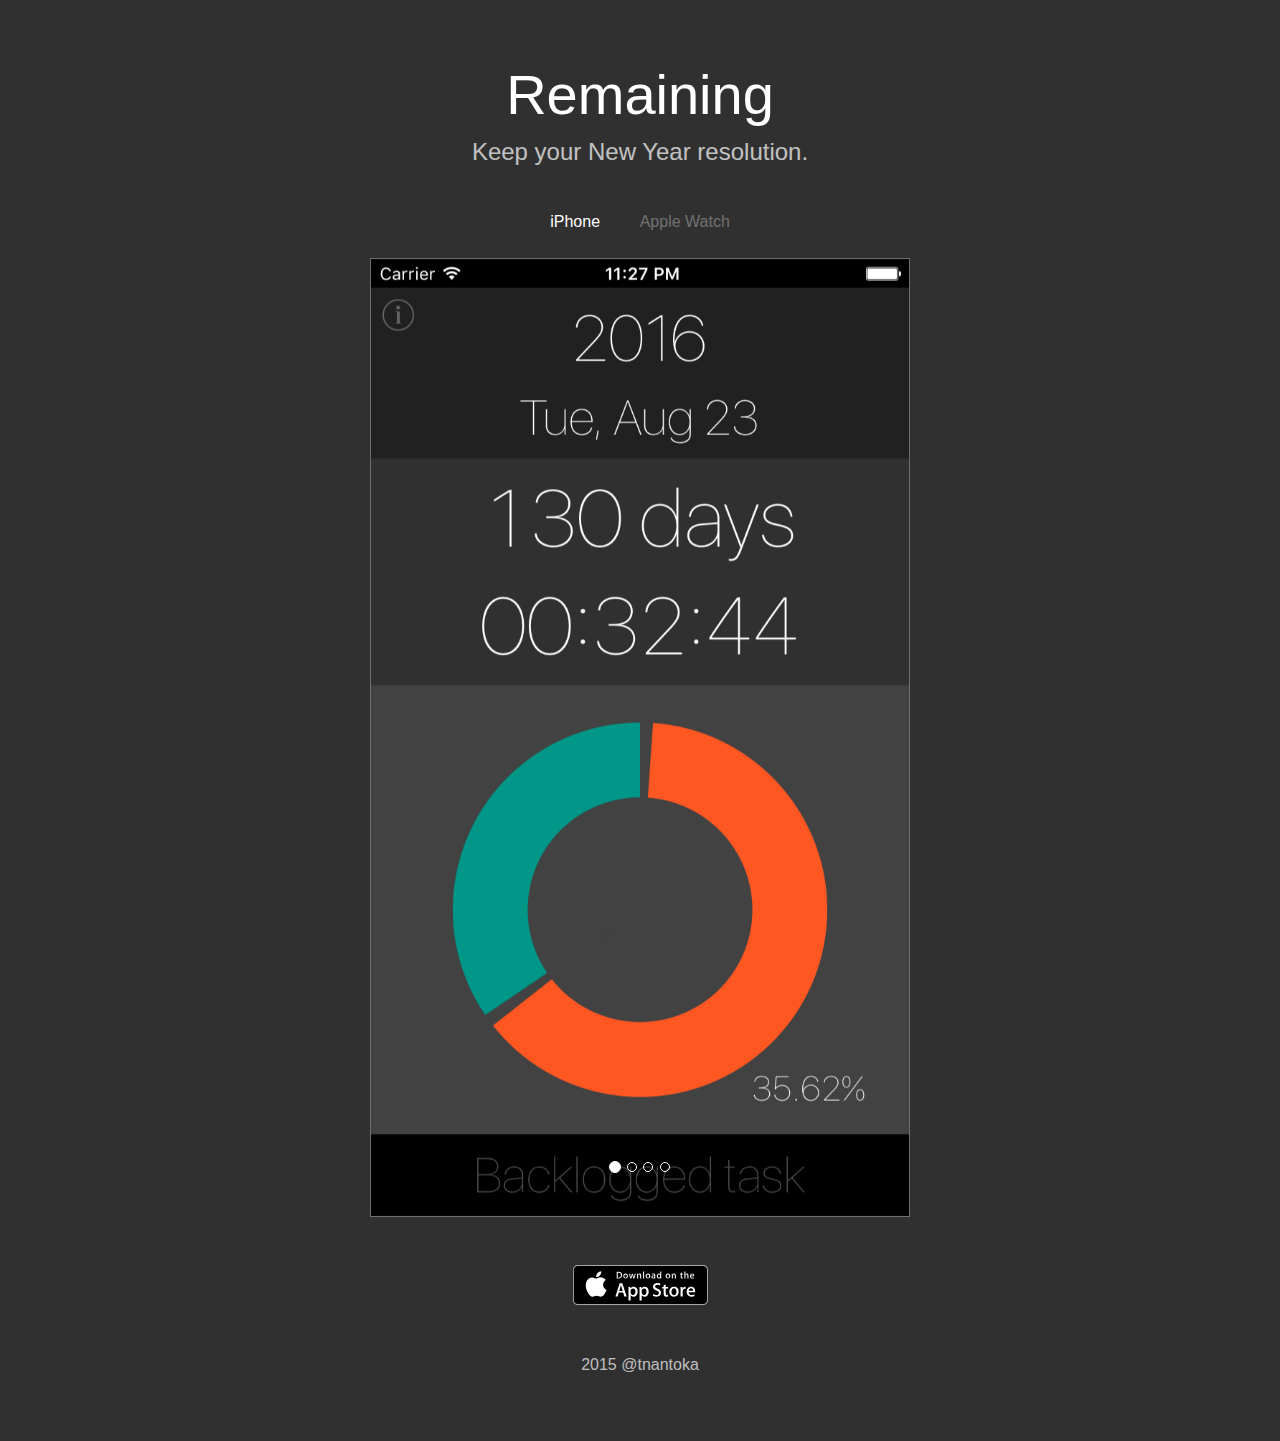
==== index.html @ b9294a31 "first commit" ====
<!DOCTYPE html>
<html>
  <head>
    <meta charset="UTF-8">
    <meta name="viewport" content="width=device-width, initial-scale=1, shrink-to-fit=no">
    <link rel="stylesheet" href="bower_components/bootstrap/dist/css/bootstrap.min.css">
    <link rel="stylesheet" href="style.css">
  </head>
  <body>
    <div class="text-xs-center">
      <div class="jumbotron jumbotron-fluid bg-clean p-b-0 m-b-1">
        <div class="container">
          <h1 class="display-3">Remaining</h1>
          <p class="lead">Keep your New Year resolution.</p>
        </div>
      </div>
      <div class="container p-b-3">
        <ul class="nav nav-pills m-b-1">
          <li class="nav-item">
            <a class="nav-link active" href="#phone" data-toggle="pill">iPhone</a>
          </li>
          <li class="nav-item">
            <a class="nav-link" href="#watch" data-toggle="pill">Apple Watch</a>
          </li>
        </ul>
        <div class="tab-content m-b-3">
          <div class="tab-pane active" id="phone">
            <div class="row">
              <div class="col-sm-6 col-sm-offset-3">
                <div id="carousel-phone" class="carousel slide">
                  <ol class="carousel-indicators">
                    <li data-target="#carousel-phone" data-slide-to="0" class="active"></li>
                    <li data-target="#carousel-phone" data-slide-to="1"></li>
                    <li data-target="#carousel-phone" data-slide-to="2"></li>
                    <li data-target="#carousel-phone" data-slide-to="3"></li>
                  </ol>
                  <div class="carousel-inner">
                    <div class="carousel-item active"><img src="images/phone/1.png"></div>
                    <div class="carousel-item"><img src="images/phone/2.png"></div>
                    <div class="carousel-item"><img src="images/phone/3.png"></div>
                    <div class="carousel-item"><img src="images/phone/4.png"></div>
                  </div>
                  <a class="left carousel-control" href="#carousel-phone" data-slide="prev">
                    <span class="icon-prev"></span>
                    <span class="sr-only">Previous</span>
                  </a>
                  <a class="right carousel-control" href="#carousel-phone" data-slide="next">
                    <span class="icon-next"></span>
                    <span class="sr-only">Next</span>
                  </a>
                </div>
              </div>
            </div>
          </div>
          <div class="tab-pane" id="watch">
            <div class="row">
              <div class="col-sm-4 col-sm-offset-4">
                <div id="carousel-watch" class="carousel slide">
                  <ol class="carousel-indicators">
                    <li data-target="#carousel-watch" data-slide-to="0" class="active"></li>
                    <li data-target="#carousel-watch" data-slide-to="1"></li>
                  </ol>
                  <div class="carousel-inner">
                    <div class="carousel-item active"><img src="images/watch/1.png"></div>
                    <div class="carousel-item"><img src="images/watch/2.png"></div>
                  </div>
                  <a class="left carousel-control" href="#carousel-watch" data-slide="prev">
                    <span class="icon-prev"></span>
                    <span class="sr-only">Previous</span>
                  </a>
                  <a class="right carousel-control" href="#carousel-watch" data-slide="next">
                    <span class="icon-next"></span>
                    <span class="sr-only">Next</span>
                  </a>
                </div>
              </div>
            </div>
          </div>
        </div>
        <p>
          <a href="#"><img src="Download_on_the_App_Store_Badge_US-UK_135x40.svg"></a>
        </p>
        <footer class="m-t-3">
          <p> 
            2015 <a href="https://twitter.com/tnantoka">@tnantoka</a>
          </p> 
        </footer>
      </div>
    </div>
    <script src="bower_components/jquery/dist/jquery.min.js"></script>
    <script src="bower_components/bootstrap/dist/js/bootstrap.min.js"></script>
    <script src="script.js"></script>
  </body>
</html>
---- style.css ----
body {
  font-family: -apple-system, Sans-Serif !important;
  font-weight: 100 !important;
  color: #fff;
  background: #303030;
}

a {
  outline: none !important;
}

footer,
footer a {
  color: rgba(255, 255, 255, 0.7) !important;
}

/* Bootstrap */

.bg-clean {
  background: none;
}

.display-3 {
  font-size: 56px;
}

.lead {
  font-size: 24px;
  opacity: 0.7;
}

.nav-pills {
  text-align: center !important;
}

.nav-pills > li {
  float: none !important;
  display: inline-block;
}

.nav-pills > li > a {
  background: none !important;
  color: #fff;
  opacity: 0.3;
}

.nav-pills > li > a.active {
  opacity: 1.0;
}

.carousel-control {
  background: none !important;
}

.carousel-control span {
  display: none !important;
}

.carousel.slide {
  border: 1px solid rgba(255, 255, 255, 0.3);
}
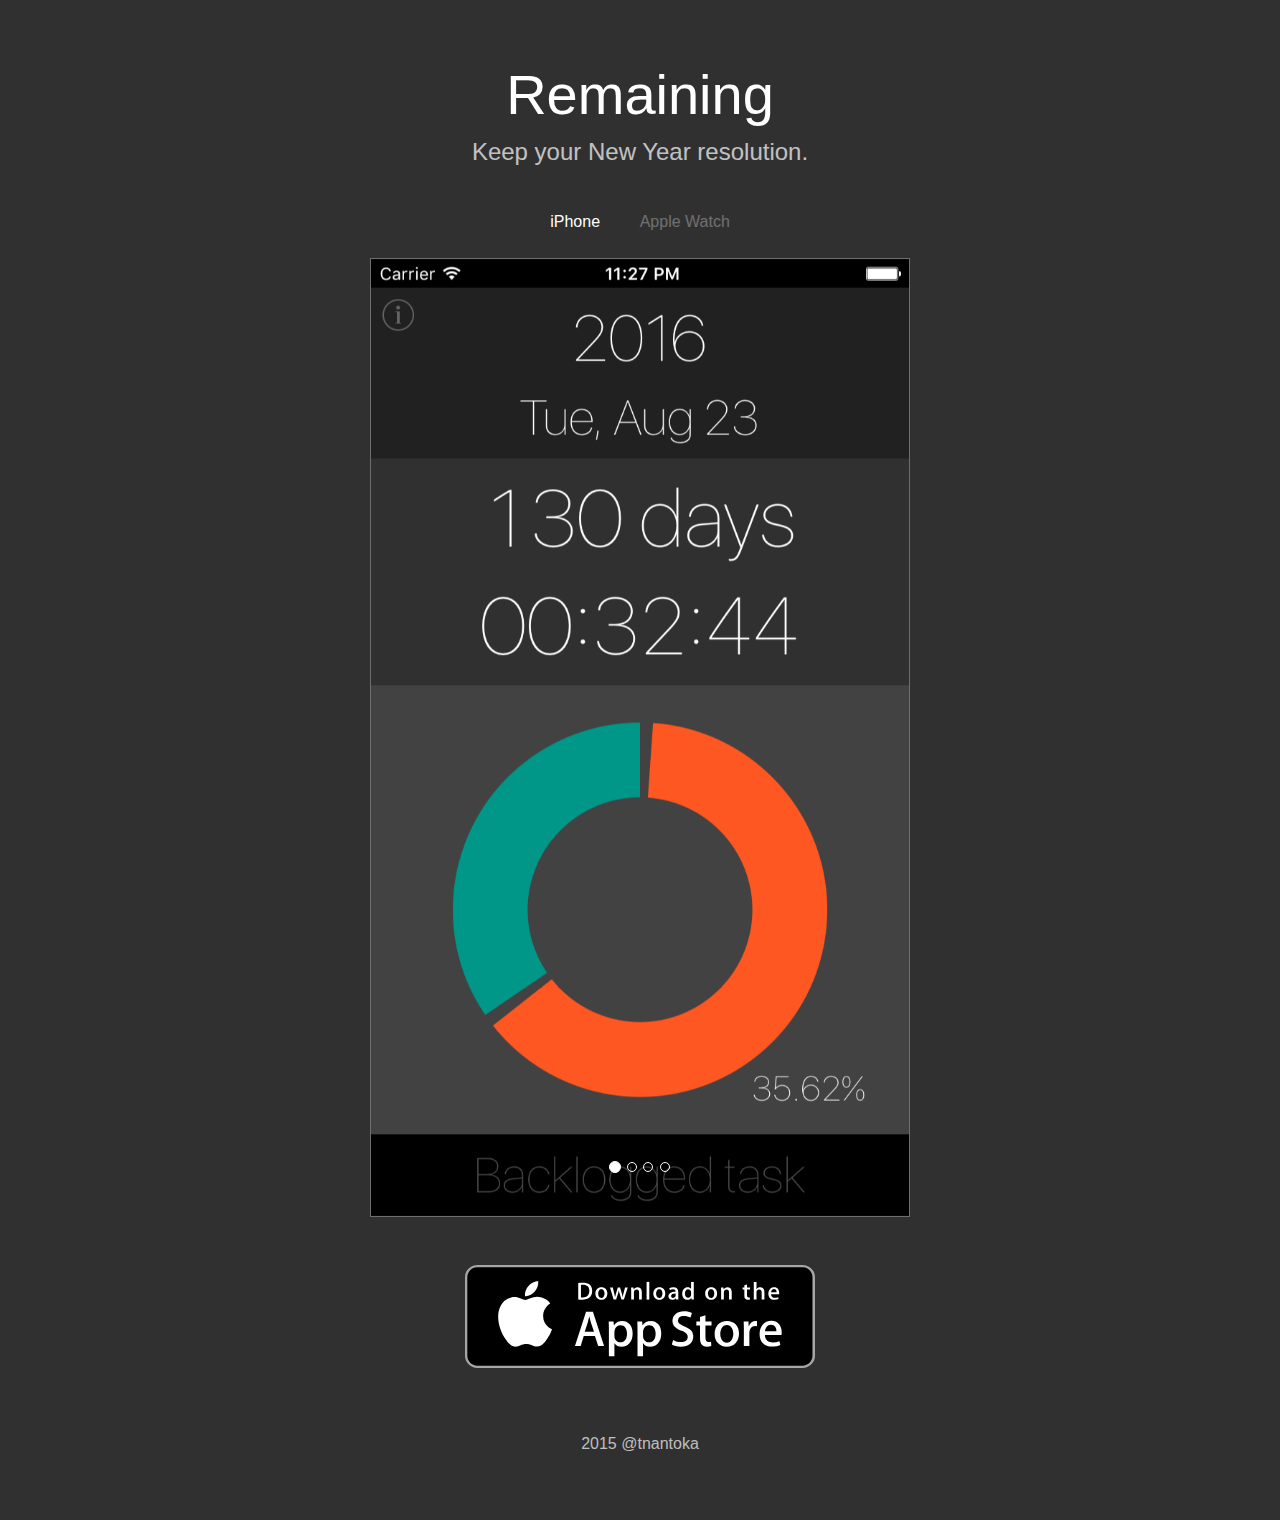
==== commit c532f6f7: "Update styles" ====
--- a/index.html
+++ b/index.html
@@ -2,6 +2,7 @@
 <html>
   <head>
     <meta charset="UTF-8">
+    <title>Remaining</title>
     <meta name="viewport" content="width=device-width, initial-scale=1, shrink-to-fit=no">
     <link rel="stylesheet" href="bower_components/bootstrap/dist/css/bootstrap.min.css">
     <link rel="stylesheet" href="style.css">
@@ -59,10 +60,12 @@
                   <ol class="carousel-indicators">
                     <li data-target="#carousel-watch" data-slide-to="0" class="active"></li>
                     <li data-target="#carousel-watch" data-slide-to="1"></li>
+                    <li data-target="#carousel-watch" data-slide-to="2"></li>
                   </ol>
                   <div class="carousel-inner">
                     <div class="carousel-item active"><img src="images/watch/1.png"></div>
                     <div class="carousel-item"><img src="images/watch/2.png"></div>
+                    <div class="carousel-item"><img src="images/watch/3.png"></div>
                   </div>
                   <a class="left carousel-control" href="#carousel-watch" data-slide="prev">
                     <span class="icon-prev"></span>
@@ -77,9 +80,13 @@
             </div>
           </div>
         </div>
-        <p>
-          <a href="#"><img src="Download_on_the_App_Store_Badge_US-UK_135x40.svg"></a>
-        </p>
+        <div class="row">
+          <div class="col-sm-4 col-sm-offset-4">
+            <p>
+              <a href="#"><img src="Download_on_the_App_Store_Badge_US-UK_135x40.svg"></a>
+            </p>
+          </div>
+        </div>
         <footer class="m-t-3">
           <p> 
             2015 <a href="https://twitter.com/tnantoka">@tnantoka</a>
@@ -90,5 +97,6 @@
     <script src="bower_components/jquery/dist/jquery.min.js"></script>
     <script src="bower_components/bootstrap/dist/js/bootstrap.min.js"></script>
     <script src="script.js"></script>
+    <script src="//j.wovn.io/0" data-wovnio="key=Vbqx9"></script>
   </body>
 </html>
--- a/style.css
+++ b/style.css
@@ -12,6 +12,10 @@
 footer,
 footer a {
   color: rgba(255, 255, 255, 0.7) !important;
+}
+
+img {
+  width: 100%;
 }
 
 /* Bootstrap */
@@ -59,3 +63,4 @@
 .carousel.slide {
   border: 1px solid rgba(255, 255, 255, 0.3);
 }
+
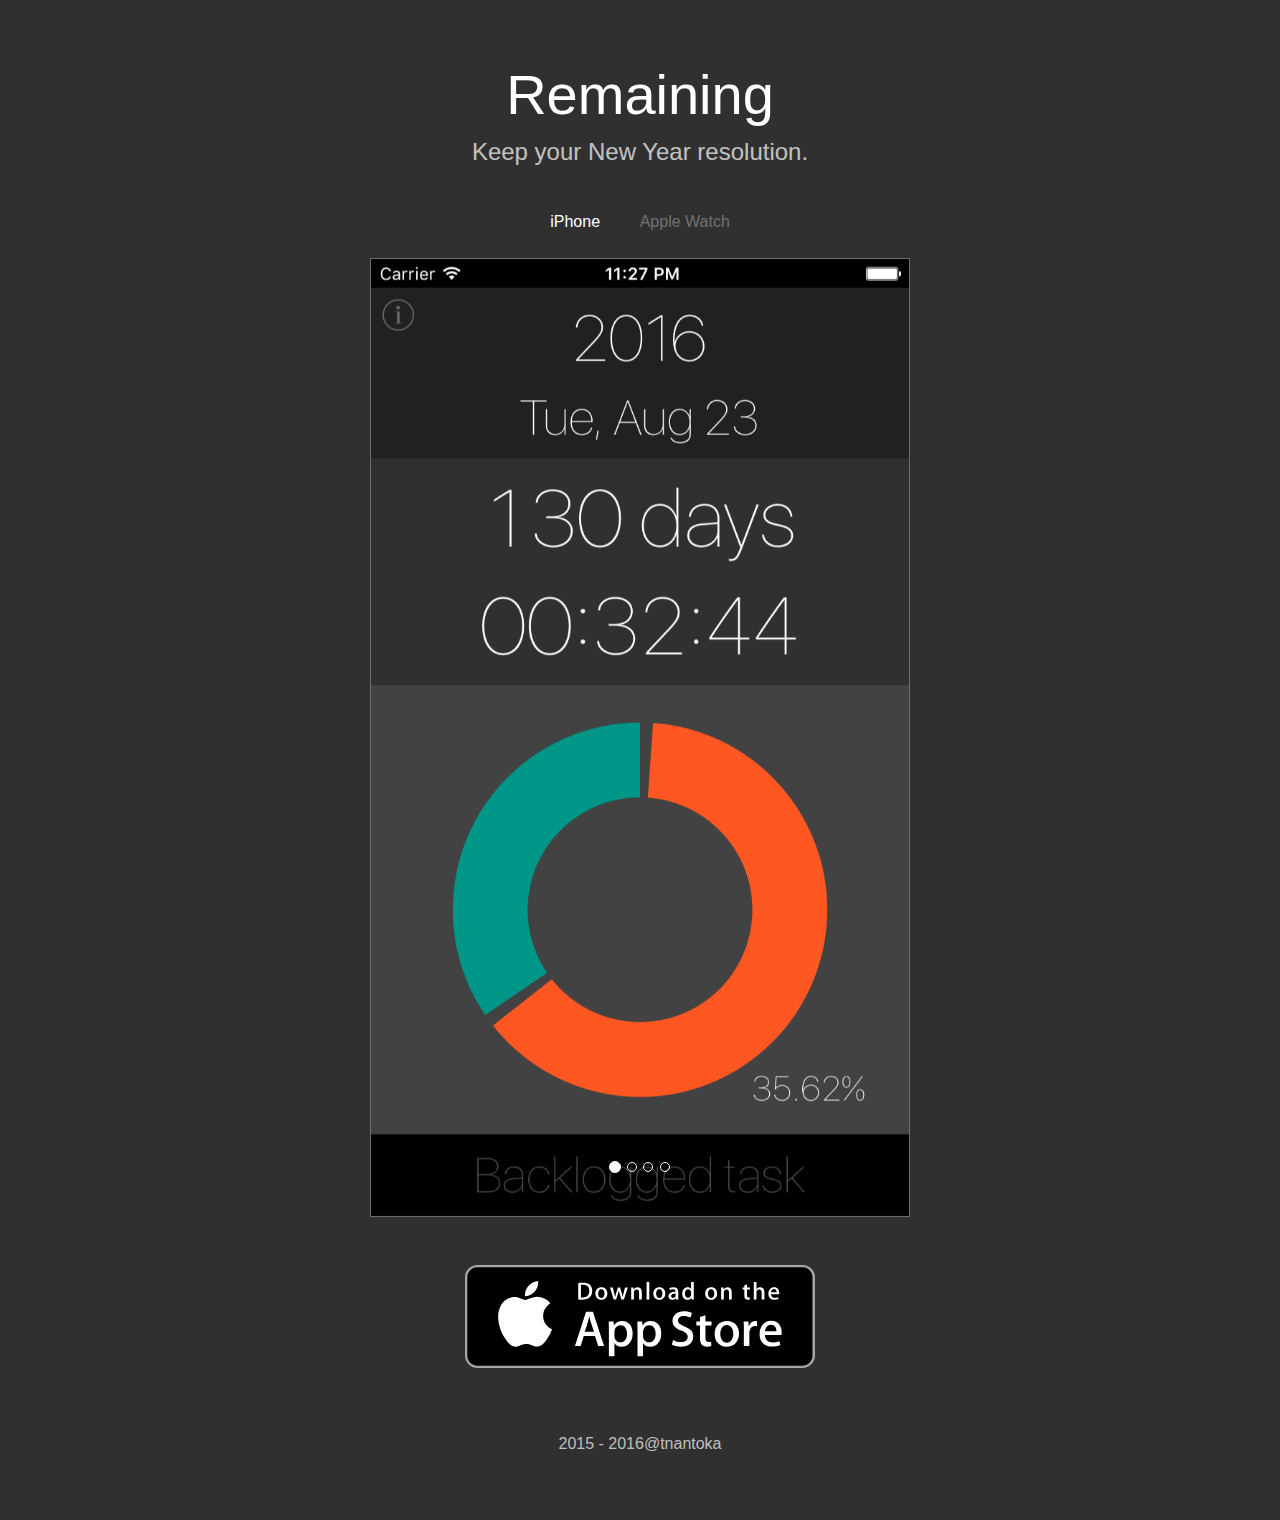
==== commit 200506ec: "Update copyright" ====
--- a/index.html
+++ b/index.html
@@ -83,20 +83,19 @@
         <div class="row">
           <div class="col-sm-4 col-sm-offset-4">
             <p>
-              <a href="#"><img src="Download_on_the_App_Store_Badge_US-UK_135x40.svg"></a>
+              <a href="https://itunes.apple.com/us/app/remaining-there-are-only-few/id1069193793"><img src="Download_on_the_App_Store_Badge_US-UK_135x40.svg"></a>
             </p>
           </div>
         </div>
         <footer class="m-t-3">
           <p> 
-            2015 <a href="https://twitter.com/tnantoka">@tnantoka</a>
+            2015 - 2016<a href="https://twitter.com/tnantoka">@tnantoka</a>
           </p> 
         </footer>
       </div>
     </div>
     <script src="bower_components/jquery/dist/jquery.min.js"></script>
     <script src="bower_components/bootstrap/dist/js/bootstrap.min.js"></script>
-    <script src="script.js"></script>
     <script src="//j.wovn.io/0" data-wovnio="key=Vbqx9"></script>
   </body>
 </html>
